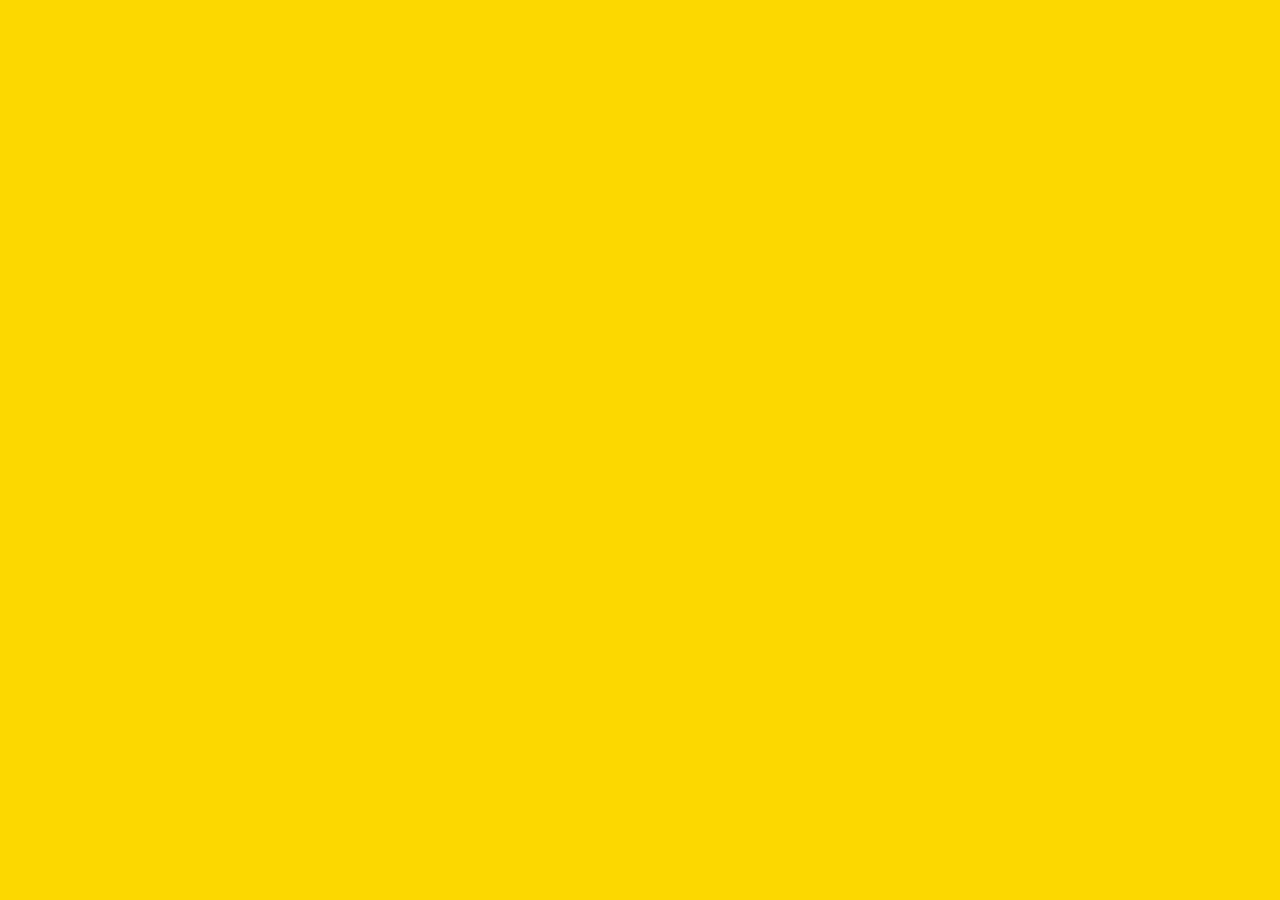
==== index.html @ 82151eab "Initial commit." ====
<!DOCTYPE html>
<html lang="en">
  <head>
    <meta charset="UTF-8" />
    <meta http-equiv="X-UA-Compatible" content="IE=edge" />
    <meta name="viewport" content="width=device-width, initial-scale=1.0" />
    <link rel="stylesheet" href="css/normalize.css" />
    <link rel="stylesheet" href="css/styles.css" />
    <title>Document</title>
  </head>
  <body></body>
</html>
---- css/styles.css ----
body {
  background: gold;
}
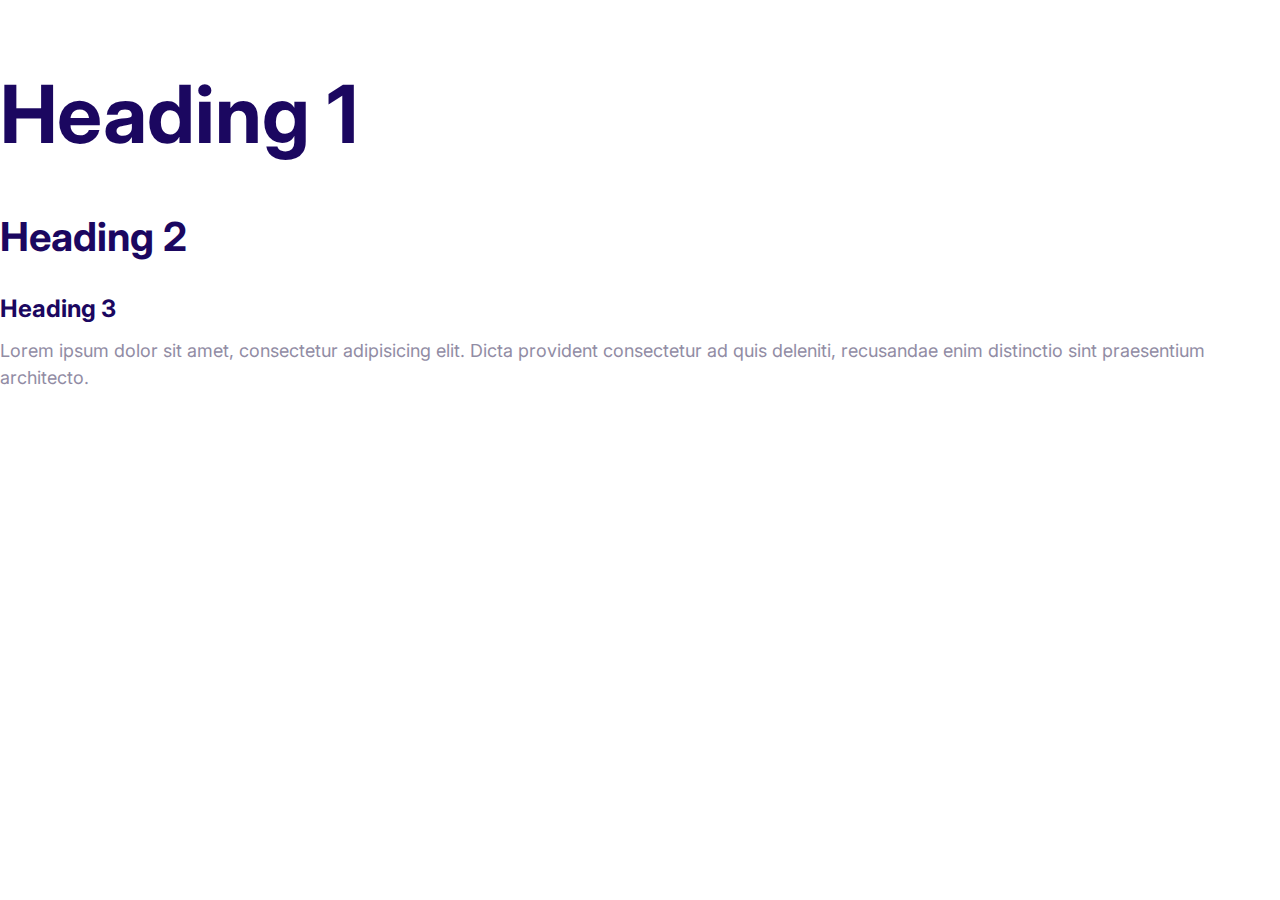
==== commit ce7fb4a4: "Define the styles for the fonts." ====
--- a/index.html
+++ b/index.html
@@ -4,9 +4,24 @@
     <meta charset="UTF-8" />
     <meta http-equiv="X-UA-Compatible" content="IE=edge" />
     <meta name="viewport" content="width=device-width, initial-scale=1.0" />
+    <link rel="preconnect" href="https://fonts.googleapis.com" />
+    <link rel="preconnect" href="https://fonts.gstatic.com" crossorigin />
+    <link
+      href="https://fonts.googleapis.com/css2?family=Inter:wght@400;700&display=swap"
+      rel="stylesheet"
+    />
     <link rel="stylesheet" href="css/normalize.css" />
     <link rel="stylesheet" href="css/styles.css" />
     <title>Document</title>
   </head>
-  <body></body>
+  <body>
+    <h1>Heading 1</h1>
+    <h2>Heading 2</h2>
+    <h3>Heading 3</h3>
+    <p>
+      Lorem ipsum dolor sit amet, consectetur adipisicing elit. Dicta provident
+      consectetur ad quis deleniti, recusandae enim distinctio sint praesentium
+      architecto.
+    </p>
+  </body>
 </html>
--- a/css/styles.css
+++ b/css/styles.css
@@ -1,3 +1,55 @@
+:root {
+  --color-primary: #2584ff;
+  --color-secondary: #00d9ff;
+  --color-accent: #ff3400;
+  --color-headings: #1b0760;
+  --color-body: #918ca4;
+}
+
+html {
+  font-size: 62.5%; /* 10px */
+}
+
 body {
-  background: gold;
+  font-family: Inter, Arial, Arial, Helvetica, sans-serif;
+  color: var(--color-body);
+  font-size: 2.4rem;
+  line-height: 1.5;
 }
+
+h1,
+h2,
+h3 {
+  color: var(--color-headings);
+  margin-bottom: 1rem;
+}
+
+h1 {
+  font-size: 7rem;
+}
+
+h2 {
+  font-size: 4rem;
+}
+
+h3 {
+  font-size: 3rem;
+}
+
+p {
+  margin-top: 0;
+}
+
+@media screen and (min-width: 1024px) {
+  body {
+    font-size: 1.8rem;
+  }
+
+  h1 {
+    font-size: 8rem;
+  }
+
+  h3 {
+    font-size: 2.4rem;
+  }
+}
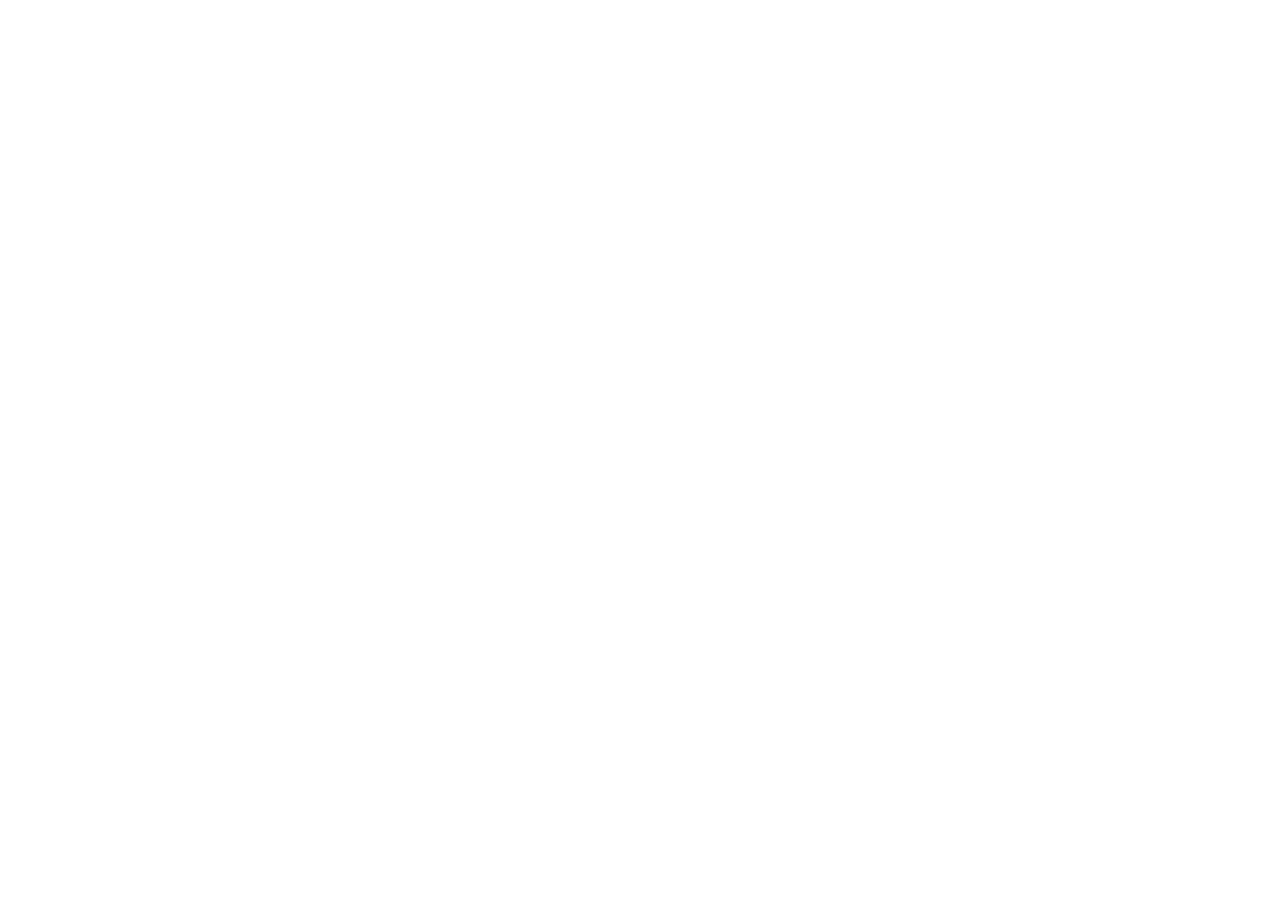
==== commit fe85edc0: "Removed typography template." ====
--- a/index.html
+++ b/index.html
@@ -14,14 +14,5 @@
     <link rel="stylesheet" href="css/styles.css" />
     <title>Document</title>
   </head>
-  <body>
-    <h1>Heading 1</h1>
-    <h2>Heading 2</h2>
-    <h3>Heading 3</h3>
-    <p>
-      Lorem ipsum dolor sit amet, consectetur adipisicing elit. Dicta provident
-      consectetur ad quis deleniti, recusandae enim distinctio sint praesentium
-      architecto.
-    </p>
-  </body>
+  <body></body>
 </html>
--- a/css/styles.css
+++ b/css/styles.css
@@ -5,6 +5,8 @@
   --color-headings: #1b0760;
   --color-body: #918ca4;
 }
+
+/* Typography */
 
 html {
   font-size: 62.5%; /* 10px */
@@ -53,3 +55,32 @@
     font-size: 2.4rem;
   }
 }
+
+/* Links */
+
+a {
+  text-decoration: none;
+}
+
+.link-arrow {
+  color: var(--color-accent);
+  text-transform: uppercase;
+  font-size: 2rem;
+  font-weight: bold;
+}
+
+.link-arrow::after {
+  content: "-->";
+  margin-left: 5px; /* Ensures same margin regardless of font-size */
+  transition: margin 0.15s;
+}
+
+.link-arrow:hover::after {
+  margin-left: 10px;
+}
+
+@media screen and (min-width: 1024px) {
+  .link-arrow {
+    font-size: 1.5rem;
+  }
+}
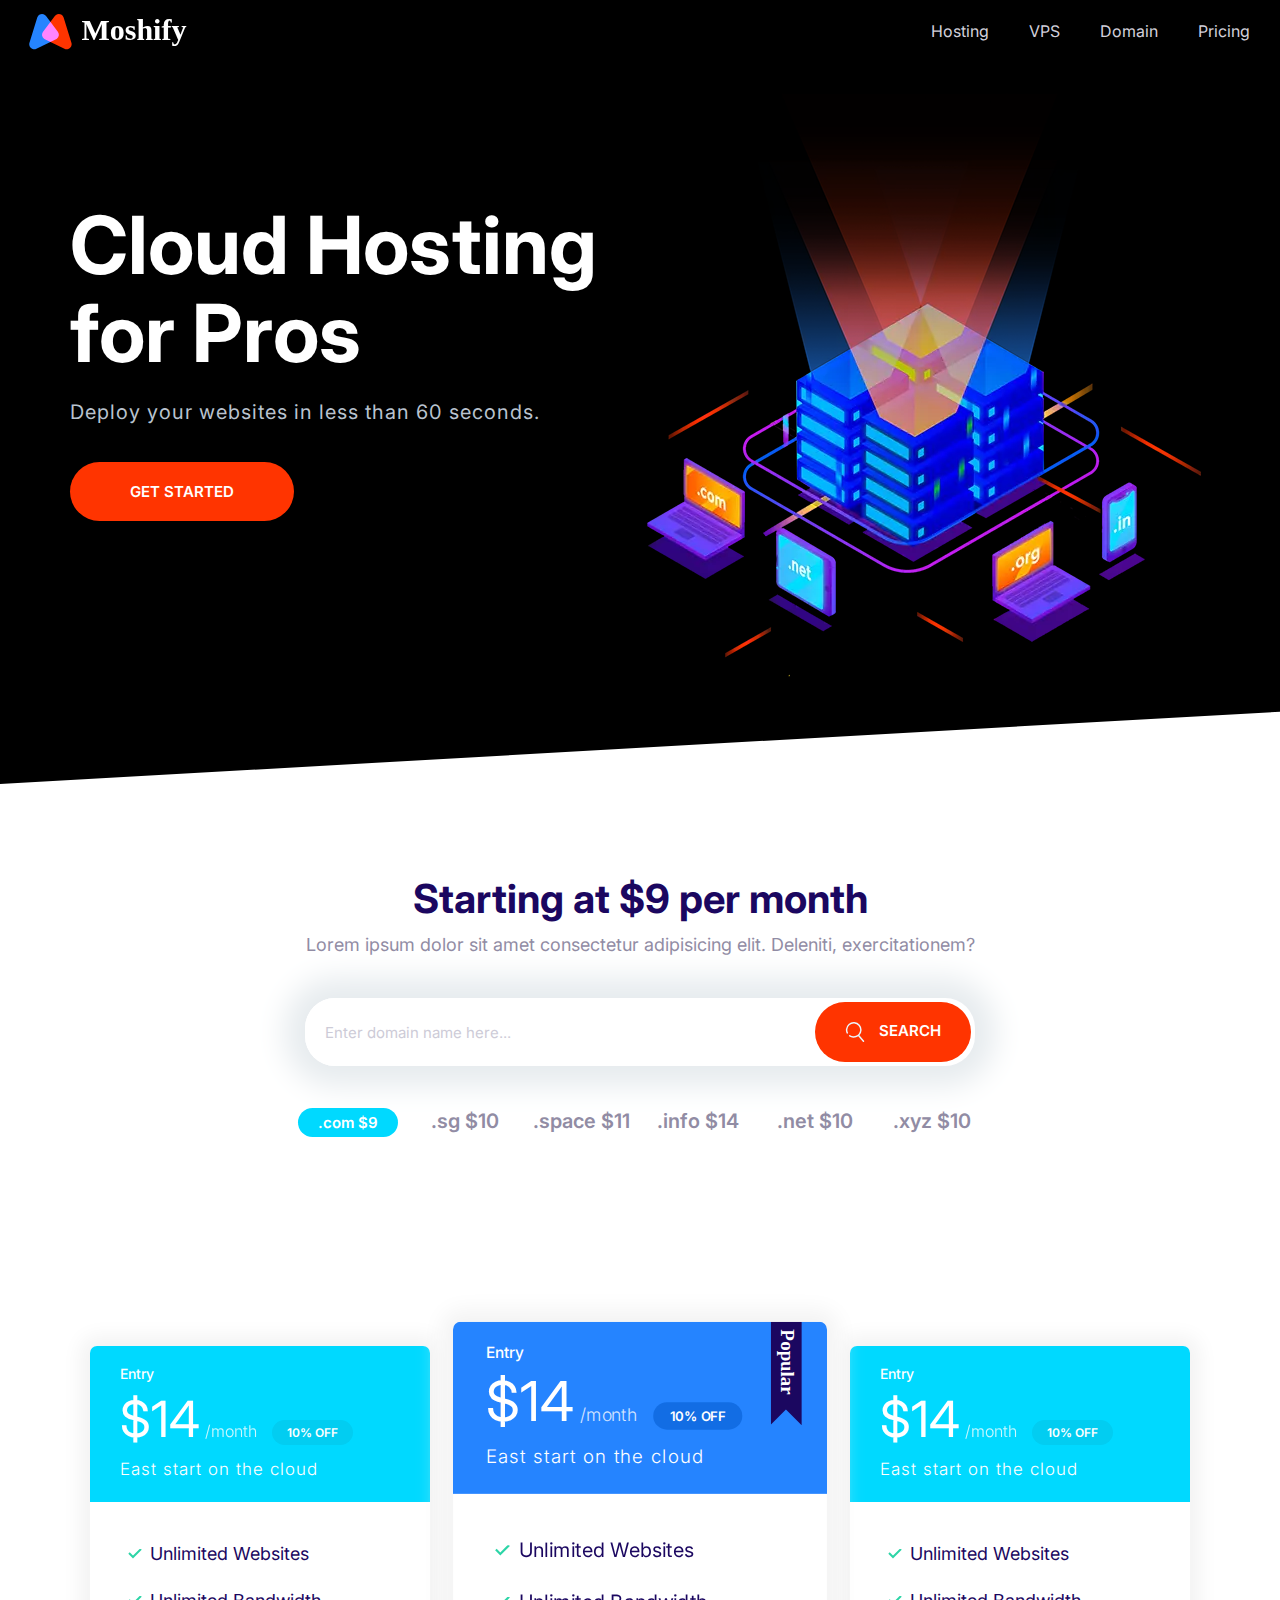
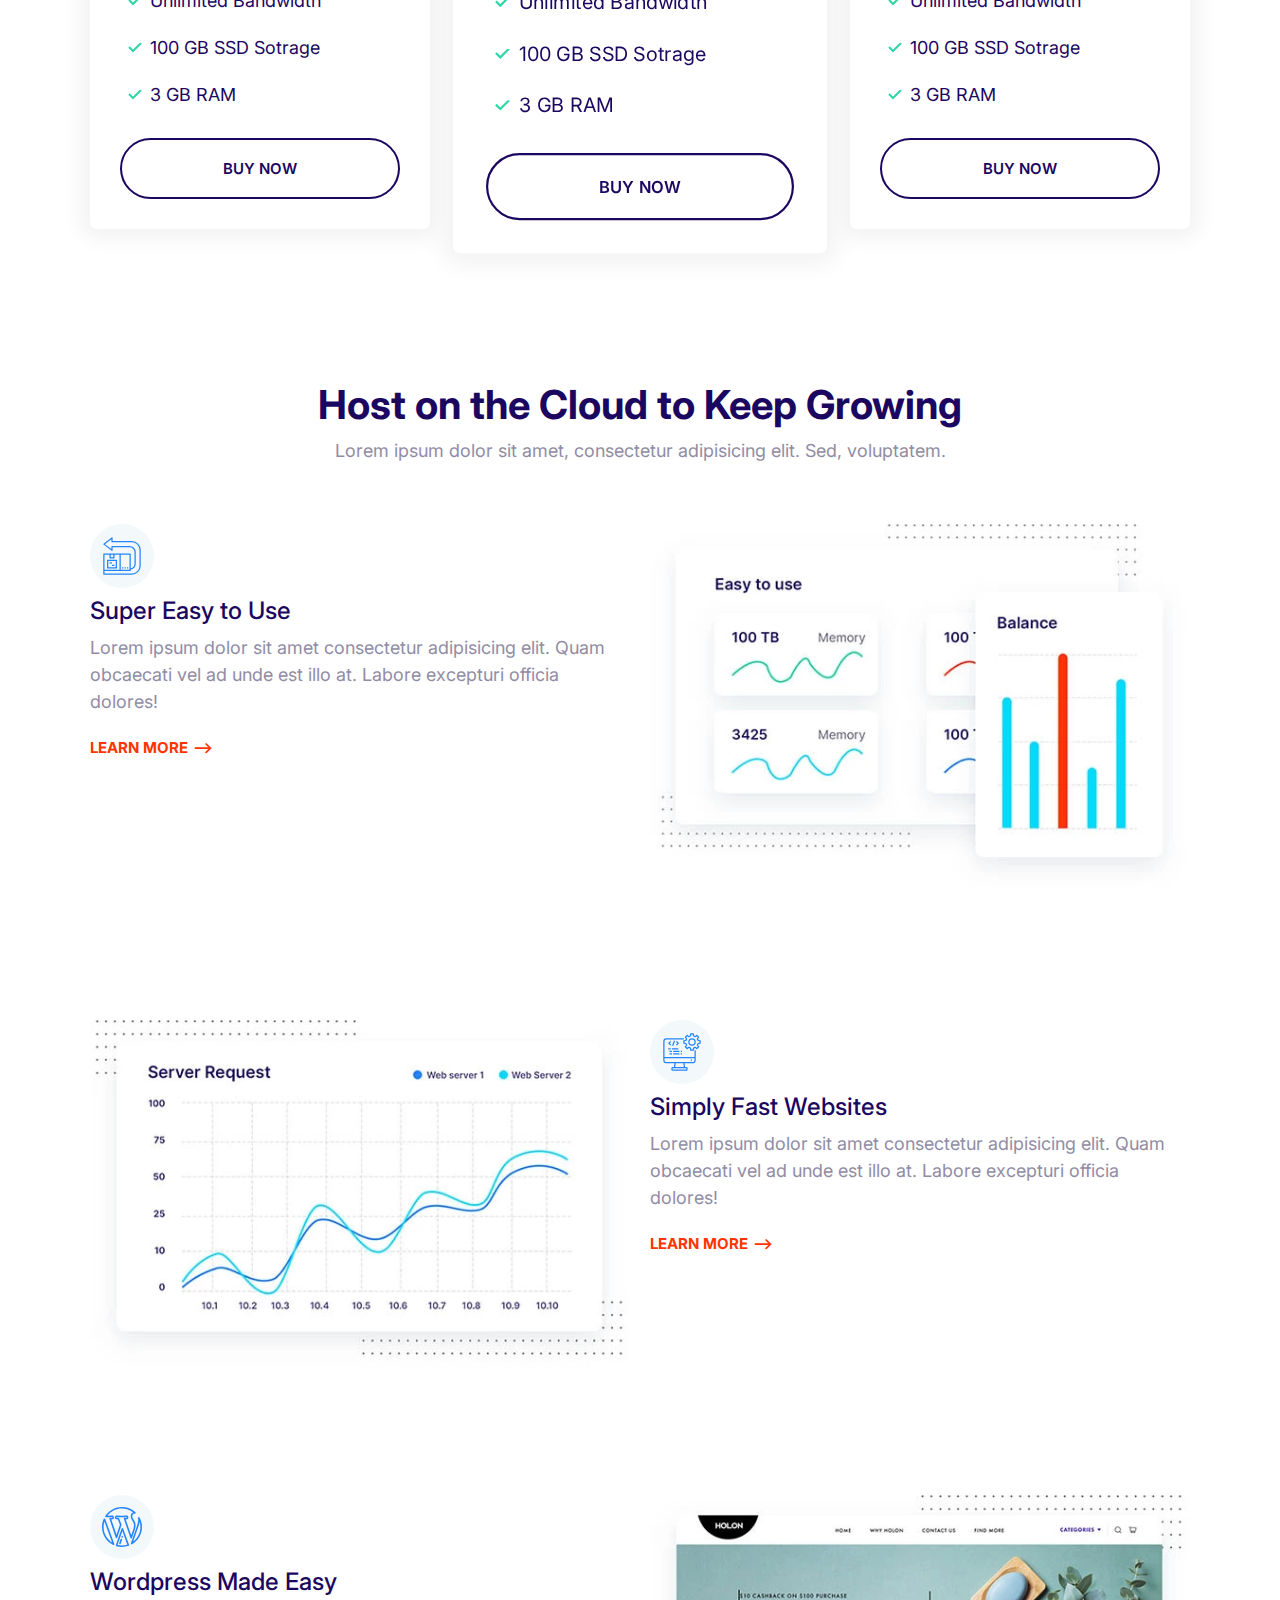
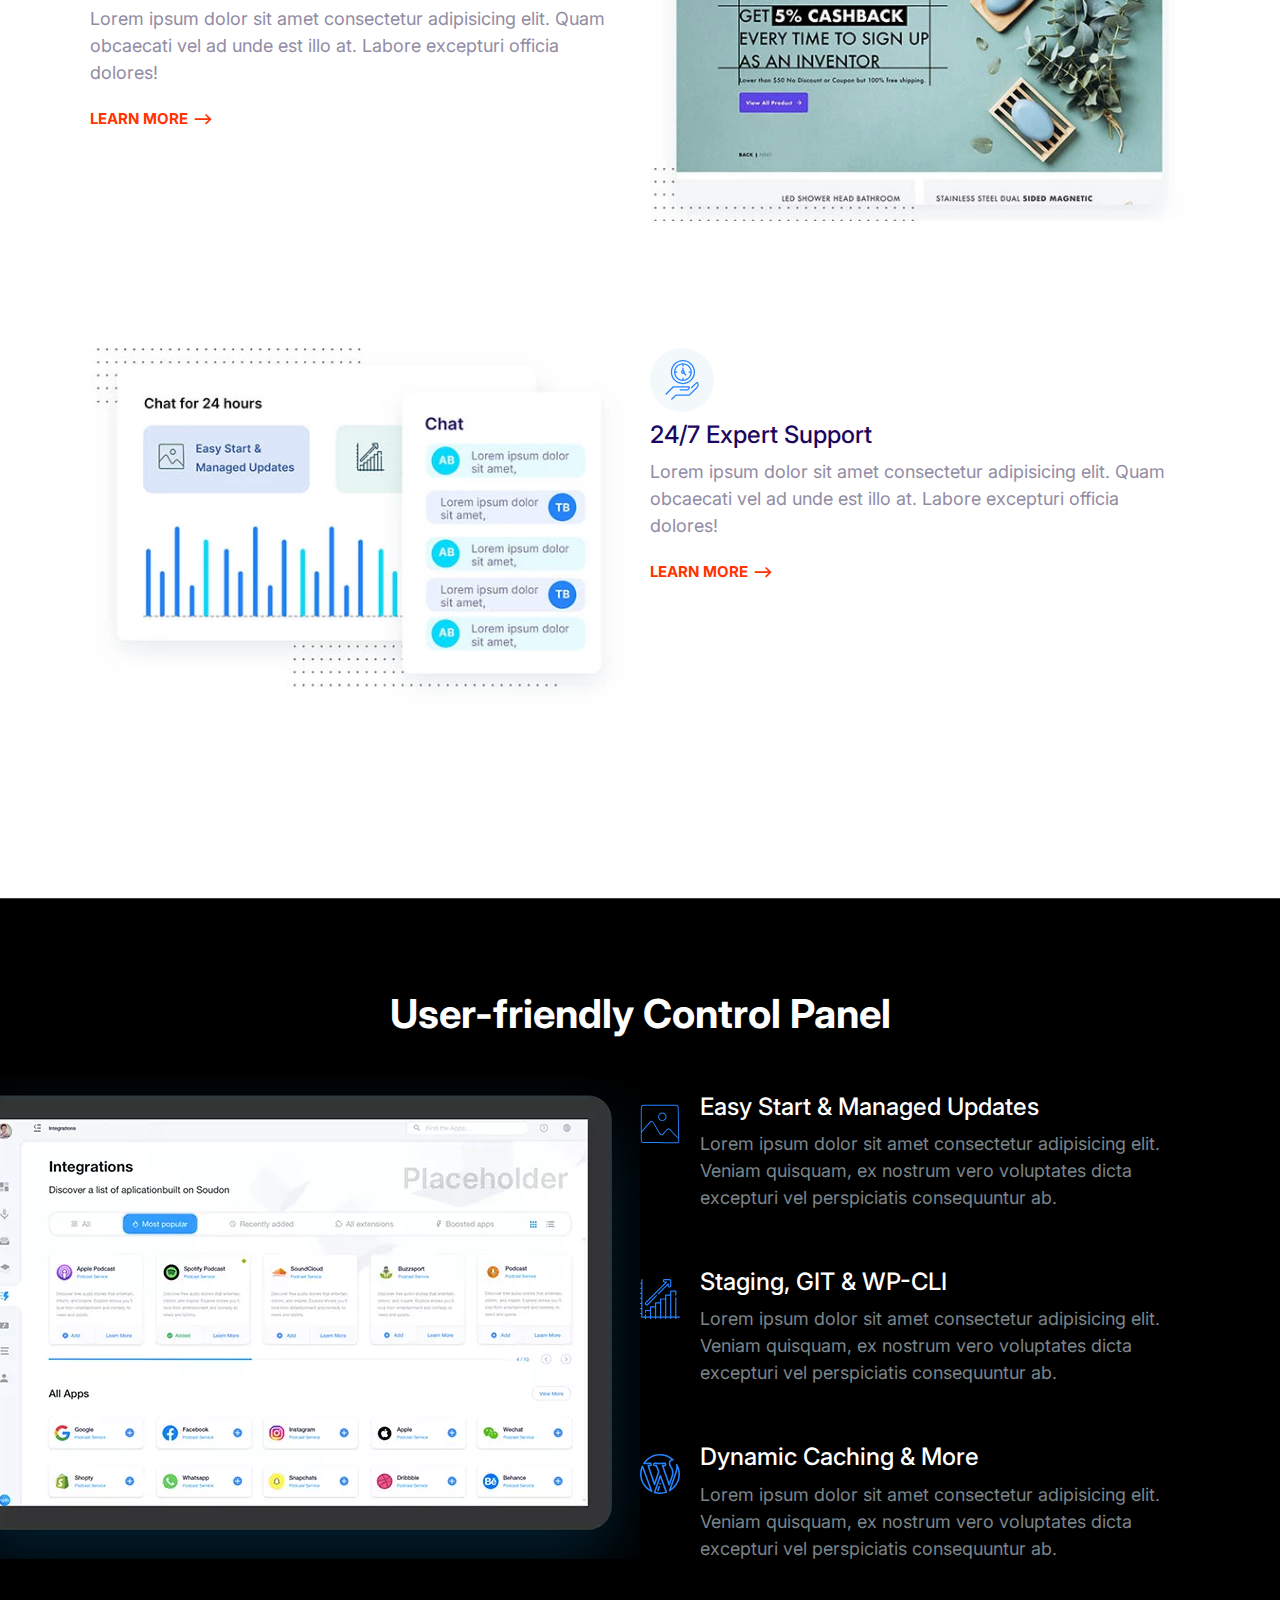
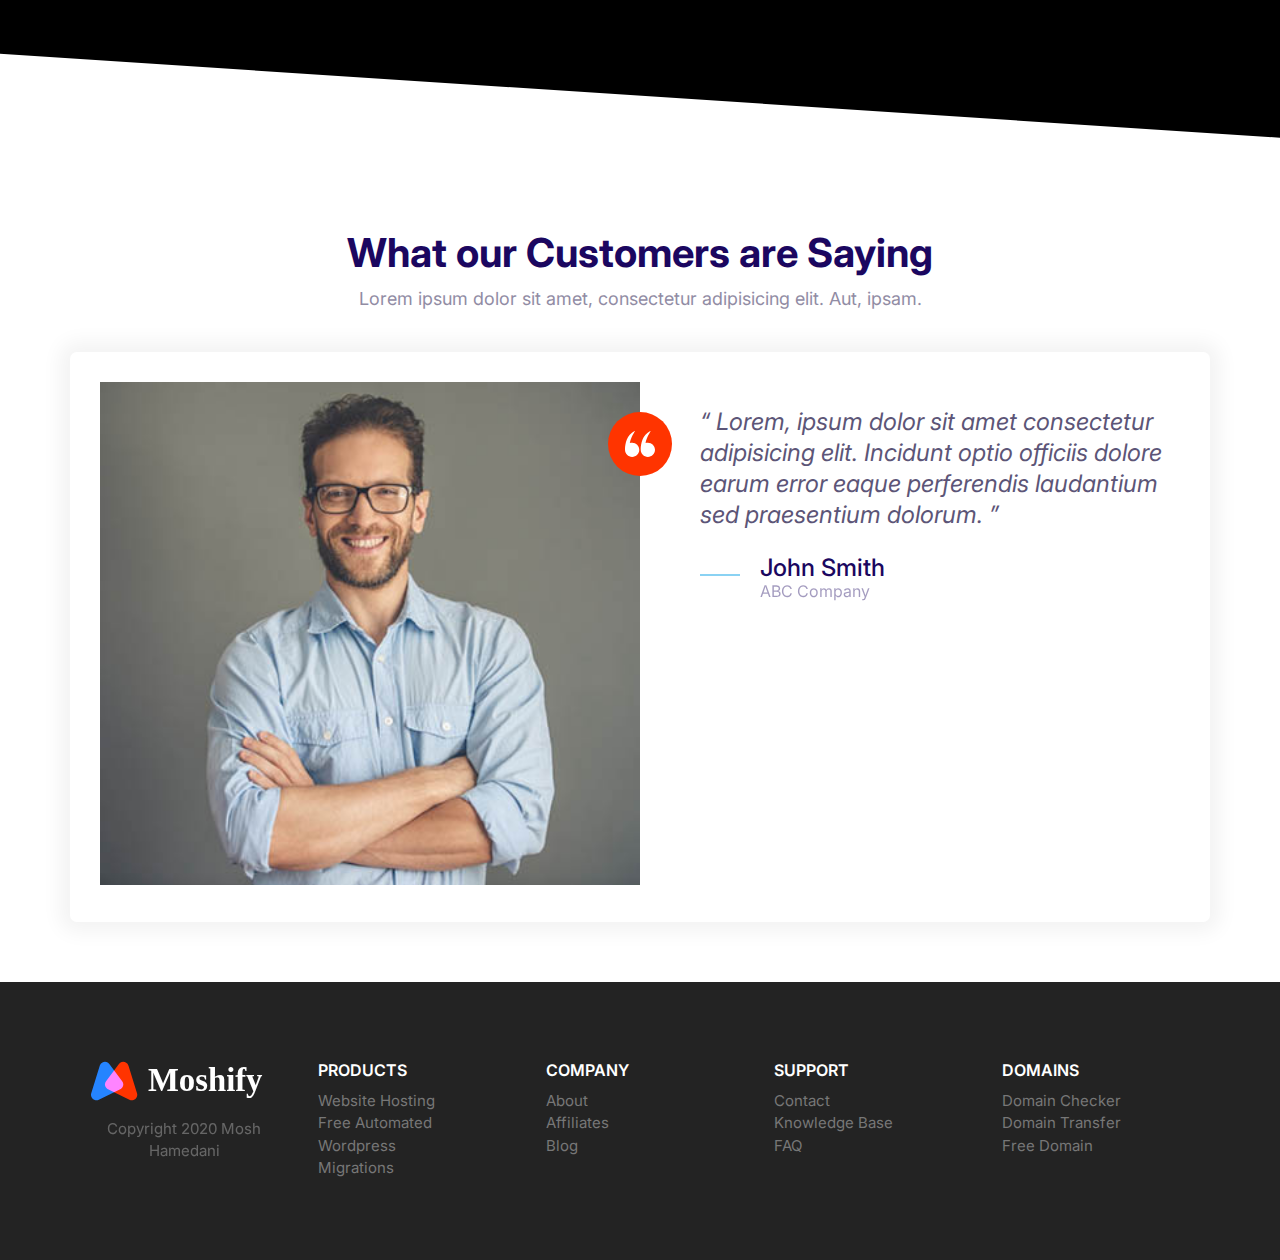
==== commit 6891117f: "Added remaining components." ====
--- a/index.html
+++ b/index.html
@@ -2,17 +2,444 @@
 <html lang="en">
   <head>
     <meta charset="UTF-8" />
-    <meta http-equiv="X-UA-Compatible" content="IE=edge" />
     <meta name="viewport" content="width=device-width, initial-scale=1.0" />
-    <link rel="preconnect" href="https://fonts.googleapis.com" />
-    <link rel="preconnect" href="https://fonts.gstatic.com" crossorigin />
+    <title>Document</title>
+    <link rel="preconnect" href="https://fonts.gstatic.com" />
     <link
-      href="https://fonts.googleapis.com/css2?family=Inter:wght@400;700&display=swap"
+      href="https://fonts.googleapis.com/css2?family=Inter:wght@400;600;700&display=swap"
       rel="stylesheet"
     />
     <link rel="stylesheet" href="css/normalize.css" />
     <link rel="stylesheet" href="css/styles.css" />
-    <title>Document</title>
   </head>
-  <body></body>
+  <body>
+    <header>
+      <nav class="nav collapsible">
+        <a class="nav__brand" href="/"><img src="images/logo.svg" alt="" /></a>
+        <svg class="icon icon--white nav__toggler">
+          <use xlink:href="images/sprite.svg#menu"></use>
+        </svg>
+        <ul class="list nav__list collapsible__content">
+          <li class="nav__item"><a href="#">Hosting</a></li>
+          <li class="nav__item"><a href="#">VPS</a></li>
+          <li class="nav__item"><a href="#">Domain</a></li>
+          <li class="nav__item"><a href="#">Pricing</a></li>
+        </ul>
+      </nav>
+    </header>
+    <section class="block block--dark block--skewed-left hero">
+      <div class="container grid grid--1x2">
+        <header class="block__header hero__content">
+          <h1 class="block__heading">Cloud Hosting for Pros</h1>
+          <p class="hero__tagline">
+            Deploy your websites in less than 60 seconds.
+          </p>
+          <a href="" class="btn btn--accent btn--stretched">Get Started</a>
+        </header>
+        <picture>
+          <source
+            type="image/webp"
+            srcset="images/banner.webp 1x, images/banner@2x.webp 2x"
+          />
+          <source
+            type="image/png"
+            srcset="images/banner.png 1x, images/banner@2x.png 2x"
+          />
+          <img class="hero__image" src="images/banner.png" alt="" />
+        </picture>
+      </div>
+    </section>
+    <section class="block container block-domain">
+      <header class="block__header">
+        <h2>Starting at $9 per month</h2>
+        <p>
+          Lorem ipsum dolor sit amet consectetur adipisicing elit. Deleniti,
+          exercitationem?
+        </p>
+      </header>
+      <div class="input-group">
+        <input
+          type="text"
+          class="input"
+          placeholder="Enter domain name here..."
+        />
+        <button class="btn btn--accent">
+          <svg class="icon icon--white">
+            <use xlink:href="images/sprite.svg#search"></use>
+          </svg>
+          Search
+        </button>
+      </div>
+      <ul class="list block-domain__prices">
+        <li><span class="badge badge--secondary">.com $9</span></li>
+        <li>.sg $10</li>
+        <li>.space $11</li>
+        <li>.info $14</li>
+        <li>.net $10</li>
+        <li>.xyz $10</li>
+      </ul>
+    </section>
+    <section class="block container block-plans">
+      <div class="grid grid--1x3">
+        <div class="plan">
+          <div class="card card--secondary">
+            <header class="card__header">
+              <h3 class="plan__name">Entry</h3>
+              <span class="plan__price">$14</span>
+              <span class="plan__billing-cycle">/month</span>
+              <span class="badge badge--secondary badge--small">10% OFF</span>
+              <span class="plan__description">East start on the cloud</span>
+            </header>
+            <div class="card__body">
+              <ul class="list list--tick">
+                <li class="list__item">Unlimited Websites</li>
+                <li class="list__item">Unlimited Bandwidth</li>
+                <li class="list__item">100 GB SSD Sotrage</li>
+                <li class="list__item">3 GB RAM</li>
+              </ul>
+              <button class="btn btn--outline btn--block">Buy Now</button>
+            </div>
+          </div>
+        </div>
+        <div class="plan plan--popular">
+          <div class="card card--primary">
+            <header class="card__header">
+              <h3 class="plan__name">Entry</h3>
+              <span class="plan__price">$14</span>
+              <span class="plan__billing-cycle">/month</span>
+              <span class="badge badge--primary badge--small">10% OFF</span>
+              <span class="plan__description">East start on the cloud</span>
+            </header>
+            <div class="card__body">
+              <ul class="list list--tick">
+                <li class="list__item">Unlimited Websites</li>
+                <li class="list__item">Unlimited Bandwidth</li>
+                <li class="list__item">100 GB SSD Sotrage</li>
+                <li class="list__item">3 GB RAM</li>
+              </ul>
+              <button class="btn btn--outline btn--block">Buy Now</button>
+            </div>
+          </div>
+        </div>
+        <div class="plan">
+          <div class="card card--secondary">
+            <header class="card__header">
+              <h3 class="plan__name">Entry</h3>
+              <span class="plan__price">$14</span>
+              <span class="plan__billing-cycle">/month</span>
+              <span class="badge badge--secondary badge--small">10% OFF</span>
+              <span class="plan__description">East start on the cloud</span>
+            </header>
+            <div class="card__body">
+              <ul class="list list--tick">
+                <li class="list__item">Unlimited Websites</li>
+                <li class="list__item">Unlimited Bandwidth</li>
+                <li class="list__item">100 GB SSD Sotrage</li>
+                <li class="list__item">3 GB RAM</li>
+              </ul>
+              <button class="btn btn--outline btn--block">Buy Now</button>
+            </div>
+          </div>
+        </div>
+      </div>
+    </section>
+    <section class="block container">
+      <header class="block__header">
+        <h2>Host on the Cloud to Keep Growing</h2>
+        <p>
+          Lorem ipsum dolor sit amet, consectetur adipisicing elit. Sed,
+          voluptatem.
+        </p>
+      </header>
+      <article class="grid grid--1x2 feature">
+        <div class="feature__content">
+          <span class="icon-container">
+            <svg class="icon icon--primary">
+              <use xlink:href="images/sprite.svg#easy"></use>
+            </svg>
+          </span>
+          <h3 class="feature__heading">Super Easy to Use</h3>
+          <p>
+            Lorem ipsum dolor sit amet consectetur adipisicing elit. Quam
+            obcaecati vel ad unde est illo at. Labore excepturi officia dolores!
+          </p>
+          <a href="#" class="link-arrow">Learn More</a>
+        </div>
+        <picture>
+          <source
+            type="image/webp"
+            srcset="images/easy.webp 1x, images/easy@2x.webp 2x"
+          />
+          <source
+            type="image/jpg"
+            srcset="images/easy.jpg 1x, images/easy@2x.jpg 2x"
+          />
+          <img class="feature__image" src="images/easy@2x.jpg" alt="" />
+        </picture>
+      </article>
+      <article class="grid grid--1x2 feature">
+        <div class="feature__content">
+          <span class="icon-container">
+            <svg class="icon icon--primary">
+              <use xlink:href="images/sprite.svg#computer"></use>
+            </svg>
+          </span>
+          <h3 class="feature__heading">Simply Fast Websites</h3>
+          <p>
+            Lorem ipsum dolor sit amet consectetur adipisicing elit. Quam
+            obcaecati vel ad unde est illo at. Labore excepturi officia dolores!
+          </p>
+          <a href="#" class="link-arrow">Learn More</a>
+        </div>
+        <picture>
+          <source
+            type="image/webp"
+            srcset="images/fast.webp 1x, images/fast@2x.webp 2x"
+          />
+          <source
+            type="image/jpg"
+            srcset="images/fast.jpg 1x, images/fast@2x.jpg 2x"
+          />
+          <img class="feature__image" src="images/fast@2x.jpg" alt="" />
+        </picture>
+      </article>
+      <article class="grid grid--1x2 feature">
+        <div class="feature__content">
+          <span class="icon-container">
+            <svg class="icon icon--primary">
+              <use xlink:href="images/sprite.svg#wordpress"></use>
+            </svg>
+          </span>
+          <h3 class="feature__heading">Wordpress Made Easy</h3>
+          <p>
+            Lorem ipsum dolor sit amet consectetur adipisicing elit. Quam
+            obcaecati vel ad unde est illo at. Labore excepturi officia dolores!
+          </p>
+          <a href="#" class="link-arrow">Learn More</a>
+        </div>
+        <picture>
+          <source
+            type="image/webp"
+            srcset="images/wordpress.webp 1x, images/wordpress@2x.webp 2x"
+          />
+          <source
+            type="image/jpg"
+            srcset="images/wordpress.jpg 1x, images/wordpress@2x.jpg 2x"
+          />
+          <img class="feature__image" src="images/wordpress@2x.jpg" alt="" />
+        </picture>
+      </article>
+      <article class="grid grid--1x2 feature">
+        <div class="feature__content">
+          <span class="icon-container">
+            <svg class="icon icon--primary">
+              <use xlink:href="images/sprite.svg#clock"></use>
+            </svg>
+          </span>
+          <h3 class="feature__heading">24/7 Expert Support</h3>
+          <p>
+            Lorem ipsum dolor sit amet consectetur adipisicing elit. Quam
+            obcaecati vel ad unde est illo at. Labore excepturi officia dolores!
+          </p>
+          <a href="#" class="link-arrow">Learn More</a>
+        </div>
+        <picture>
+          <source
+            type="image/webp"
+            srcset="images/support.webp 1x, images/support@2x.webp 2x"
+          />
+          <source
+            type="image/jpg"
+            srcset="images/support.jpg 1x, images/support@2x.jpg 2x"
+          />
+          <img class="feature__image" src="images/support@2x.jpg" alt="" />
+        </picture>
+      </article>
+    </section>
+    <section class="block block--dark block--skewed-right block-showcase">
+      <header class="block__header">
+        <h2>User-friendly Control Panel</h2>
+      </header>
+      <div class="container grid grid--1x2">
+        <picture class="block-showcase__image">
+          <source
+            type="image/webp"
+            srcset="images/ipad.webp 1x, images/ipad@2x.webp 2x"
+          />
+          <source
+            type="image/png"
+            srcset="images/ipad.png 1x, images/ipad@2x.png 2x"
+          />
+          <img src="images/ipad.png" alt="" />
+        </picture>
+        <ul class="list">
+          <li>
+            <div class="media">
+              <div class="media__image">
+                <svg class="icon icon--primary">
+                  <use xlink:href="images/sprite.svg#snap"></use>
+                </svg>
+              </div>
+              <div class="media__body">
+                <h3 class="media__title">Easy Start & Managed Updates</h3>
+                <p>
+                  Lorem ipsum dolor sit amet consectetur adipisicing elit.
+                  Veniam quisquam, ex nostrum vero voluptates dicta excepturi
+                  vel perspiciatis consequuntur ab.
+                </p>
+              </div>
+            </div>
+          </li>
+          <li>
+            <div class="media">
+              <div class="media__image">
+                <svg class="icon icon--primary">
+                  <use xlink:href="images/sprite.svg#growth"></use>
+                </svg>
+              </div>
+              <div class="media__body">
+                <h3 class="media__title">Staging, GIT & WP-CLI</h3>
+                <p>
+                  Lorem ipsum dolor sit amet consectetur adipisicing elit.
+                  Veniam quisquam, ex nostrum vero voluptates dicta excepturi
+                  vel perspiciatis consequuntur ab.
+                </p>
+              </div>
+            </div>
+          </li>
+          <li>
+            <div class="media">
+              <div class="media__image">
+                <svg class="icon icon--primary">
+                  <use xlink:href="images/sprite.svg#wordpress"></use>
+                </svg>
+              </div>
+              <div class="media__body">
+                <h3 class="media__title">Dynamic Caching & More</h3>
+                <p>
+                  Lorem ipsum dolor sit amet consectetur adipisicing elit.
+                  Veniam quisquam, ex nostrum vero voluptates dicta excepturi
+                  vel perspiciatis consequuntur ab.
+                </p>
+              </div>
+            </div>
+          </li>
+        </ul>
+      </div>
+    </section>
+    <section class="block">
+      <header class="block__header">
+        <h2>What our Customers are Saying</h2>
+        <p>
+          Lorem ipsum dolor sit amet, consectetur adipisicing elit. Aut, ipsam.
+        </p>
+      </header>
+      <div class="container">
+        <div class="card testimonial">
+          <div class="grid grid--1x2">
+            <div class="testimonial__image">
+              <img
+                src="images/testimonial.jpg"
+                alt="A happy, smiling customer"
+              />
+              <span class="icon-container icon-container--accent">
+                <svg class="icon icon--white icon--small">
+                  <use xlink:href="images/sprite.svg#quotes"></use>
+                </svg>
+              </span>
+            </div>
+            <blockquote class="quote">
+              <p class="quote__text">
+                Lorem, ipsum dolor sit amet consectetur adipisicing elit.
+                Incidunt optio officiis dolore earum error eaque perferendis
+                laudantium sed praesentium dolorum.
+              </p>
+              <footer>
+                <div class="media">
+                  <div class="media__image">
+                    <svg class="icon icon--primary quote__line">
+                      <use xlink:href="images/sprite.svg#line"></use>
+                    </svg>
+                  </div>
+                  <div class="media__body">
+                    <h3 class="media__title quote__author">John Smith</h3>
+                    <p class="quote__organization">ABC Company</p>
+                  </div>
+                </div>
+              </footer>
+            </blockquote>
+          </div>
+        </div>
+      </div>
+    </section>
+    <footer class="block block--dark footer">
+      <div class="container grid footer__sections">
+        <section class="collapsible collapsible--expanded footer__section">
+          <header class="collapsible__header">
+            <h2 class="collapsible__heading footer__heading">Products</h2>
+            <svg class="icon icon--white collapsible__chevron">
+              <use xlink:href="images/sprite.svg#chevron"></use>
+            </svg>
+          </header>
+          <div class="collapsible__content">
+            <ul class="list">
+              <li><a href="#">Website Hosting</a></li>
+              <li><a href="#">Free Automated Wordpress</a></li>
+              <li><a href="#">Migrations</a></li>
+            </ul>
+          </div>
+        </section>
+        <section class="collapsible footer__section">
+          <header class="collapsible__header">
+            <h2 class="collapsible__heading footer__heading">Company</h2>
+            <svg class="icon icon--white collapsible__chevron">
+              <use xlink:href="images/sprite.svg#chevron"></use>
+            </svg>
+          </header>
+          <div class="collapsible__content">
+            <ul class="list">
+              <li><a href="#">About</a></li>
+              <li><a href="#">Affiliates</a></li>
+              <li><a href="#">Blog</a></li>
+            </ul>
+          </div>
+        </section>
+        <section class="collapsible footer__section">
+          <header class="collapsible__header">
+            <h2 class="collapsible__heading footer__heading">Support</h2>
+            <svg class="icon icon--white collapsible__chevron">
+              <use xlink:href="images/sprite.svg#chevron"></use>
+            </svg>
+          </header>
+          <div class="collapsible__content">
+            <ul class="list">
+              <li><a href="#">Contact</a></li>
+              <li><a href="#">Knowledge Base</a></li>
+              <li><a href="#">FAQ</a></li>
+            </ul>
+          </div>
+        </section>
+        <section class="collapsible footer__section">
+          <header class="collapsible__header">
+            <h2 class="collapsible__heading footer__heading">Domains</h2>
+            <svg class="icon icon--white collapsible__chevron">
+              <use xlink:href="images/sprite.svg#chevron"></use>
+            </svg>
+          </header>
+          <div class="collapsible__content">
+            <ul class="list">
+              <li><a href="#">Domain Checker</a></li>
+              <li><a href="#">Domain Transfer</a></li>
+              <li><a href="#">Free Domain</a></li>
+            </ul>
+          </div>
+        </section>
+        <section class="footer__brand">
+          <img src="images/logo.svg" alt="" />
+          <p class="footer__copyright">Copyright 2020 Mosh Hamedani</p>
+        </section>
+      </div>
+    </footer>
+    <script src="js/main.js"></script>
+  </body>
 </html>
--- a/css/styles.css
+++ b/css/styles.css
@@ -4,19 +4,33 @@
   --color-accent: #ff3400;
   --color-headings: #1b0760;
   --color-body: #918ca4;
+  --color-body-darker: #5c5577;
+  --color-border: #ccc;
+  --border-radius: 30px;
+}
+
+*,
+*::after,
+*::before {
+  box-sizing: border-box;
 }
 
 /* Typography */
+::selection {
+  background: var(--color-primary);
+  color: #fff;
+}
 
 html {
-  font-size: 62.5%; /* 10px */
+  /* 62.5% of 16px = 10px */
+  font-size: 62.5%;
 }
 
 body {
-  font-family: Inter, Arial, Arial, Helvetica, sans-serif;
-  color: var(--color-body);
+  font-family: Inter, Arial, Helvetica, sans-serif;
   font-size: 2.4rem;
   line-height: 1.5;
+  color: var(--color-body);
 }
 
 h1,
@@ -24,6 +38,7 @@
 h3 {
   color: var(--color-headings);
   margin-bottom: 1rem;
+  line-height: 1.1;
 }
 
 h1 {
@@ -36,6 +51,7 @@
 
 h3 {
   font-size: 3rem;
+  font-weight: 500;
 }
 
 p {
@@ -51,13 +67,16 @@
     font-size: 8rem;
   }
 
+  h2 {
+    font-size: 4rem;
+  }
+
   h3 {
     font-size: 2.4rem;
   }
 }
 
 /* Links */
-
 a {
   text-decoration: none;
 }
@@ -71,7 +90,7 @@
 
 .link-arrow::after {
   content: "-->";
-  margin-left: 5px; /* Ensures same margin regardless of font-size */
+  margin-left: 5px;
   transition: margin 0.15s;
 }
 
@@ -84,3 +103,791 @@
     font-size: 1.5rem;
   }
 }
+/* Badges */
+
+.badge {
+  border-radius: 20px;
+  font-size: 2rem;
+  font-weight: 600;
+  padding: 0.5rem 2rem;
+  white-space: nowrap;
+}
+
+.badge--primary {
+  background: var(--color-primary);
+  color: #fff;
+}
+
+.badge--secondary {
+  background: var(--color-secondary);
+  color: #fff;
+}
+
+.badge--small {
+  font-size: 1.6rem;
+  padding: 0.5rem 1.5rem;
+}
+
+@media screen and (min-width: 1024px) {
+  .badge {
+    font-size: 1.5rem;
+  }
+
+  .badge--small {
+    font-size: 1.2rem;
+  }
+}
+/* Lists */
+.list {
+  list-style: none;
+  padding-left: 0;
+}
+
+.list--inline .list__item {
+  display: inline-block;
+  margin-right: 2rem;
+}
+
+.list--tick {
+  list-style-image: url(../images/tick.svg);
+  padding-left: 3rem;
+  color: var(--color-headings);
+}
+
+.list--tick .list__item {
+  padding-left: 0.5rem;
+  margin-bottom: 1rem;
+}
+
+@media screen and (min-width: 1024px) {
+  .list--tick .list__item {
+    padding-left: 0;
+  }
+}
+/* Icons */
+.icon {
+  width: 40px;
+  height: 40px;
+}
+
+.icon--small {
+  width: 30px;
+  height: 30px;
+}
+
+.icon--primary {
+  fill: var(--color-primary);
+}
+
+.icon--white {
+  fill: #fff;
+}
+
+.icon-container {
+  background: #f3f9fa;
+  width: 64px;
+  height: 64px;
+  border-radius: 100%;
+  display: inline-flex;
+  justify-content: center;
+  align-items: center;
+}
+
+.icon-container--accent {
+  background: var(--color-accent);
+}
+
+/* Buttons */
+.btn {
+  border-radius: 40px;
+  border: 0;
+  cursor: pointer;
+  font-size: 1.8rem;
+  font-weight: 600;
+  margin: 1rem 0;
+  outline: 0;
+  padding: 2rem 3rem;
+  text-align: center;
+  text-transform: uppercase;
+  white-space: nowrap;
+}
+
+.btn .icon {
+  width: 2rem;
+  height: 2rem;
+  margin-right: 1rem;
+  vertical-align: middle;
+}
+
+.btn--primary {
+  background: var(--color-primary);
+  color: #fff;
+}
+
+.btn--primary:hover {
+  background: #3a8ffd;
+}
+
+.btn--secondary {
+  background: var(--color-secondary);
+  color: #fff;
+}
+
+.btn--secondary:hover {
+  background: #05cdf0;
+}
+
+.btn--accent {
+  background: var(--color-accent);
+  color: #fff;
+}
+
+.btn--accent:hover {
+  background: #ec3000;
+}
+
+.btn--outline {
+  background: #fff;
+  color: var(--color-headings);
+  border: 2px solid var(--color-headings);
+}
+
+.btn--outline:hover {
+  background: var(--color-headings);
+  color: #fff;
+}
+
+.btn--stretched {
+  padding-left: 6rem;
+  padding-right: 6rem;
+}
+
+.btn--block {
+  width: 100%;
+  display: inline-block;
+}
+
+@media screen and (min-width: 1024px) {
+  .btn {
+    font-size: 1.5rem;
+  }
+}
+
+/* Inputs */
+.input {
+  border-radius: var(--border-radius);
+  border: 1px solid var(--color-border);
+  color: var(--color-headings);
+  font-size: 2rem;
+  outline: 0;
+  padding: 1.5rem 3.5rem;
+}
+
+::placeholder {
+  color: #cdcbd7;
+}
+
+.input-group {
+  border: 1px solid var(--color-border);
+  border-radius: var(--border-radius);
+  display: flex;
+}
+
+.input-group .input {
+  border: 0;
+  flex-grow: 1;
+  padding: 1.5rem 2rem;
+}
+
+.input-group .btn {
+  margin: 4px;
+}
+
+@media screen and (min-width: 1024px) {
+  .input {
+    font-size: 1.5rem;
+  }
+}
+/* Cards */
+.card {
+  border-radius: 7px;
+  box-shadow: 0 0 20px 10px #f3f3f3;
+  overflow: hidden;
+}
+
+.card__header,
+.card__body {
+  padding: 2rem 3rem;
+}
+
+.card--primary .card__header {
+  background: var(--color-primary);
+  color: #fff;
+}
+
+.card--secondary .card__header {
+  background: var(--color-secondary);
+  color: #fff;
+}
+
+.card--primary .badge--primary {
+  background: #126de4;
+}
+
+.card--secondary .badge--secondary {
+  background: #02cdf1;
+}
+
+/* Plans */
+.plan {
+  transition: transform 0.2s ease-out;
+}
+
+.plan__name {
+  color: #fff;
+  margin: 0;
+  font-weight: 500;
+  font-size: 2.4rem;
+}
+
+.plan__price {
+  font-size: 6rem;
+}
+
+.plan__billing-cycle {
+  font-size: 2.4rem;
+  font-weight: 300;
+  opacity: 0.8;
+  margin-right: 1rem;
+}
+
+.plan__description {
+  font-size: 2rem;
+  font-weight: 300;
+  letter-spacing: 1px;
+  display: block;
+}
+
+.plan .list__item {
+  margin-bottom: 2rem;
+}
+
+.plan--popular {
+  transform: scale(1.1);
+}
+
+.plan--popular .card__header {
+  position: relative;
+}
+
+.plan--popular .card__header::before {
+  content: url(../images/popular.svg);
+  width: 40px;
+  display: inline-block;
+  position: absolute;
+  top: -6px;
+  right: 5%;
+}
+
+.plan:hover {
+  transform: scale(1.05);
+}
+
+.plan--popular:hover {
+  transform: scale(1.15);
+}
+
+@media screen and (min-width: 1024px) {
+  .plan__name {
+    font-size: 1.4rem;
+  }
+
+  .plan__price {
+    font-size: 5rem;
+  }
+
+  .plan__billing-cycle {
+    font-size: 1.6rem;
+  }
+
+  .plan__description {
+    font-size: 1.7rem;
+  }
+}
+
+/* Media */
+.media {
+  display: flex;
+  margin-bottom: 4rem;
+}
+
+.media__title {
+  margin-top: 0;
+}
+
+.media__body {
+  margin: 0 2rem;
+}
+
+.media__image {
+  margin-top: 1rem;
+}
+/* Quotes */
+.quote {
+  font-size: 3rem;
+  font-style: italic;
+  color: var(--color-body-darker);
+  line-height: 1.3;
+}
+
+.quote__text::before {
+  content: open-quote;
+}
+
+.quote__text::after {
+  content: close-quote;
+}
+
+.quote__author {
+  font-size: 3rem;
+  font-weight: 500;
+  font-style: normal;
+  margin-bottom: 0;
+}
+
+.quote__organization {
+  color: var(--color-headings);
+  opacity: 0.4;
+  font-size: 2rem;
+  font-style: normal;
+}
+
+.quote__line {
+  position: relative;
+  bottom: 10px;
+}
+
+@media screen and (min-width: 1024px) {
+  .quote {
+    font-size: 2rem;
+  }
+
+  .quote__author {
+    font-size: 2.4rem;
+  }
+
+  .quote__organization {
+    font-size: 1.6rem;
+  }
+}
+
+/* Grids */
+.grid {
+  display: grid;
+}
+
+@media screen and (min-width: 768px) {
+  .grid--1x2 {
+    grid-template-columns: repeat(2, 1fr);
+  }
+}
+
+@media screen and (min-width: 1024px) {
+  .grid--1x3 {
+    grid-template-columns: repeat(3, 1fr);
+  }
+}
+
+/* Testimonials */
+.testimonial {
+  padding: 3rem;
+}
+
+.testimonial__image {
+  position: relative;
+  margin: 0 3rem;
+}
+
+.testimonial__image > img {
+  width: 100%;
+}
+
+.testimonial__image > .icon-container {
+  position: absolute;
+  top: 3rem;
+  right: -32px;
+}
+
+@media screen and (min-width: 768px) {
+  .testimonial__image {
+    margin: 0;
+  }
+
+  .testimonial .quote,
+  .testimonial .quote__author {
+    font-size: 2.4rem;
+  }
+
+  .testimonial .quote {
+    margin-left: 6rem;
+    margin-right: 0;
+  }
+}
+
+/* Callouts */
+.callout {
+  padding: 4rem;
+  border-radius: 5px;
+}
+
+.callout--primary {
+  background: var(--color-primary);
+  color: #fff;
+}
+
+.callout__heading {
+  color: #fff;
+  margin-top: 0;
+  font-size: 3rem;
+}
+
+.callout .btn {
+  justify-self: center;
+  align-self: center;
+}
+
+.callout__content {
+  text-align: center;
+}
+
+@media screen and (min-width: 768px) {
+  .callout .grid--1x2 {
+    grid-template-columns: 1fr auto;
+  }
+
+  .callout__content {
+    text-align: left;
+  }
+
+  .callout .btn {
+    justify-self: start;
+    margin: 0 2rem;
+  }
+}
+
+/* Collapsibles */
+.collapsible__header {
+  display: flex;
+  justify-content: space-between;
+}
+
+.collapsible__heading {
+  margin-top: 0;
+  font-size: 3rem;
+}
+
+.collapsible__chevron {
+  transform: rotate(-90deg);
+  transition: transform 0.3s;
+}
+
+.collapsible__content {
+  max-height: 0;
+  overflow: hidden;
+  opacity: 0;
+  transition: all 0.3s;
+}
+
+.collapsible--expanded .collapsible__chevron {
+  transform: rotate(0);
+}
+
+.collapsible--expanded .collapsible__content {
+  max-height: 100vh;
+  opacity: 1;
+}
+/* Blocks */
+.block {
+  --padding-vertical: 6rem;
+  padding: var(--padding-vertical) 2rem;
+}
+
+.block__header {
+  text-align: center;
+  margin-bottom: 4rem;
+}
+
+.block__heading {
+  margin-top: 0;
+}
+
+.block--dark {
+  background: #000;
+  color: #7b858b;
+}
+
+.block--dark h1,
+.block--dark h2,
+.block--dark h3 {
+  color: #fff;
+}
+
+.block--skewed-right {
+  padding-bottom: calc(var(--padding-vertical) + 4rem);
+  clip-path: polygon(0% 0%, 100% 0%, 100% 100%, 0% 90%);
+}
+
+.block--skewed-left {
+  padding-bottom: calc(var(--padding-vertical) + 4rem);
+  clip-path: polygon(0% 0%, 100% 0%, 100% 90%, 0% 100%);
+}
+
+.container {
+  max-width: 1140px;
+  margin: 0 auto;
+}
+
+/* Navigation Bar */
+.nav {
+  background: #000;
+  display: flex;
+  justify-content: space-between;
+  flex-wrap: wrap;
+  padding: 0 1rem;
+  align-items: center;
+}
+
+.nav__list {
+  width: 100%;
+  margin: 0;
+}
+
+.nav__item {
+  padding: 0.5rem 2rem;
+  border-bottom: 1px solid #222;
+}
+
+.nav__item > a {
+  color: #d2d0db;
+  transition: color 0.3s;
+}
+
+.nav__item > a:hover {
+  color: #fff;
+}
+
+.nav__toggler {
+  opacity: 0.5;
+  transition: box-shadow 0.15s;
+  cursor: pointer;
+}
+
+.nav.collapsible--expanded .nav__toggler {
+  opacity: 1;
+  box-shadow: 0 0 0 3px #666;
+  border-radius: 5px;
+}
+
+.nav__brand {
+  transform: translateY(5px);
+}
+
+@media screen and (min-width: 768px) {
+  .nav__toggler {
+    display: none;
+  }
+
+  .nav__list {
+    width: auto;
+    display: flex;
+    font-size: 1.6rem;
+    max-height: 100%;
+    opacity: 1;
+  }
+
+  .nav__item {
+    border: 0;
+  }
+}
+
+/* Hero */
+
+.hero__tagline {
+  font-size: 2rem;
+  color: #b9c3cf;
+  letter-spacing: 1px;
+  margin: 2rem 0 5rem;
+}
+
+.hero__image {
+  width: 100%;
+}
+
+@media screen and (min-width: 768px) {
+  .hero {
+    padding-top: 0;
+  }
+
+  .hero__content {
+    text-align: left;
+    align-self: center;
+  }
+}
+
+/* Domain Block */
+.block-domain .input-group {
+  box-shadow: 0 0 30px 20px #e6ebee;
+  border: 0;
+  margin: 4rem auto;
+  max-width: 670px;
+}
+
+.block-domain__prices {
+  display: grid;
+  grid-template-columns: repeat(3, 1fr);
+  grid-template-rows: repeat(2, 6rem);
+  font-size: 2rem;
+  font-weight: 600;
+  justify-items: center;
+  max-width: 700px;
+  margin: 0 auto;
+}
+
+@media screen and (min-width: 768px) {
+  .block-domain__prices {
+    grid-template-columns: repeat(auto-fit, minmax(10rem, 1fr));
+  }
+}
+/* Plans Block */
+.block-plans .grid {
+  gap: 8rem 4rem;
+}
+
+.block-plans .card {
+  max-width: 500px;
+  margin: 0 auto;
+}
+
+/* Features */
+.feature {
+  gap: 4rem 2rem;
+  margin: 12rem 0;
+}
+
+.feature:first-of-type {
+  margin-top: 6rem;
+}
+
+.feature__heading {
+  margin: 1rem 0;
+}
+
+.feature__image {
+  width: 100%;
+}
+
+@media screen and (min-width: 768px) {
+  .feature:nth-of-type(even) .feature__content {
+    order: 2;
+  }
+}
+
+/* Showcase Block */
+.block-showcase__image > img {
+  width: 100%;
+}
+
+@media screen and (min-width: 768px) {
+  .block-showcase .grid {
+    grid-template-columns: 50% 50%;
+  }
+
+  .block-showcase__image {
+    justify-self: end;
+  }
+
+  .block-showcase__image > img {
+    width: auto;
+    max-width: 700px;
+  }
+}
+/* Footer */
+.footer {
+  background: #232323;
+}
+
+.footer a {
+  color: #777;
+  transition: color 0.3s;
+}
+
+.footer a:hover {
+  color: #fff;
+}
+
+.footer__section {
+  padding: 2rem;
+  border-bottom: 1px solid #393939;
+}
+
+.footer__section .list {
+  margin: 0;
+}
+
+.footer__heading {
+  text-transform: uppercase;
+  font-weight: 600;
+}
+
+.footer__brand {
+  margin-top: 5rem;
+  text-align: center;
+}
+
+.footer__brand img {
+  /* TODO: Consider refactoring this and applying it to 
+  all images. */
+  width: 100%;
+  max-width: 230px;
+}
+
+.footer__copyright {
+  font-size: 2.1rem;
+  color: #fff;
+  opacity: 0.3;
+}
+
+@media screen and (min-width: 768px) {
+  .footer {
+    font-size: 1.5rem;
+  }
+  .footer__sections {
+    grid-template-columns: repeat(auto-fit, minmax(10rem, 1fr));
+  }
+
+  .footer .collapsible__chevron {
+    display: none;
+  }
+
+  .footer .collapsible__content {
+    opacity: 1;
+    max-height: 100%;
+  }
+
+  .footer__brand {
+    order: -1;
+    margin-top: 1rem;
+  }
+
+  .footer__copyright {
+    font-size: 1.5rem;
+  }
+
+  .footer__section {
+    border: 0;
+  }
+
+  .footer__heading {
+    font-size: 1.6rem;
+  }
+}
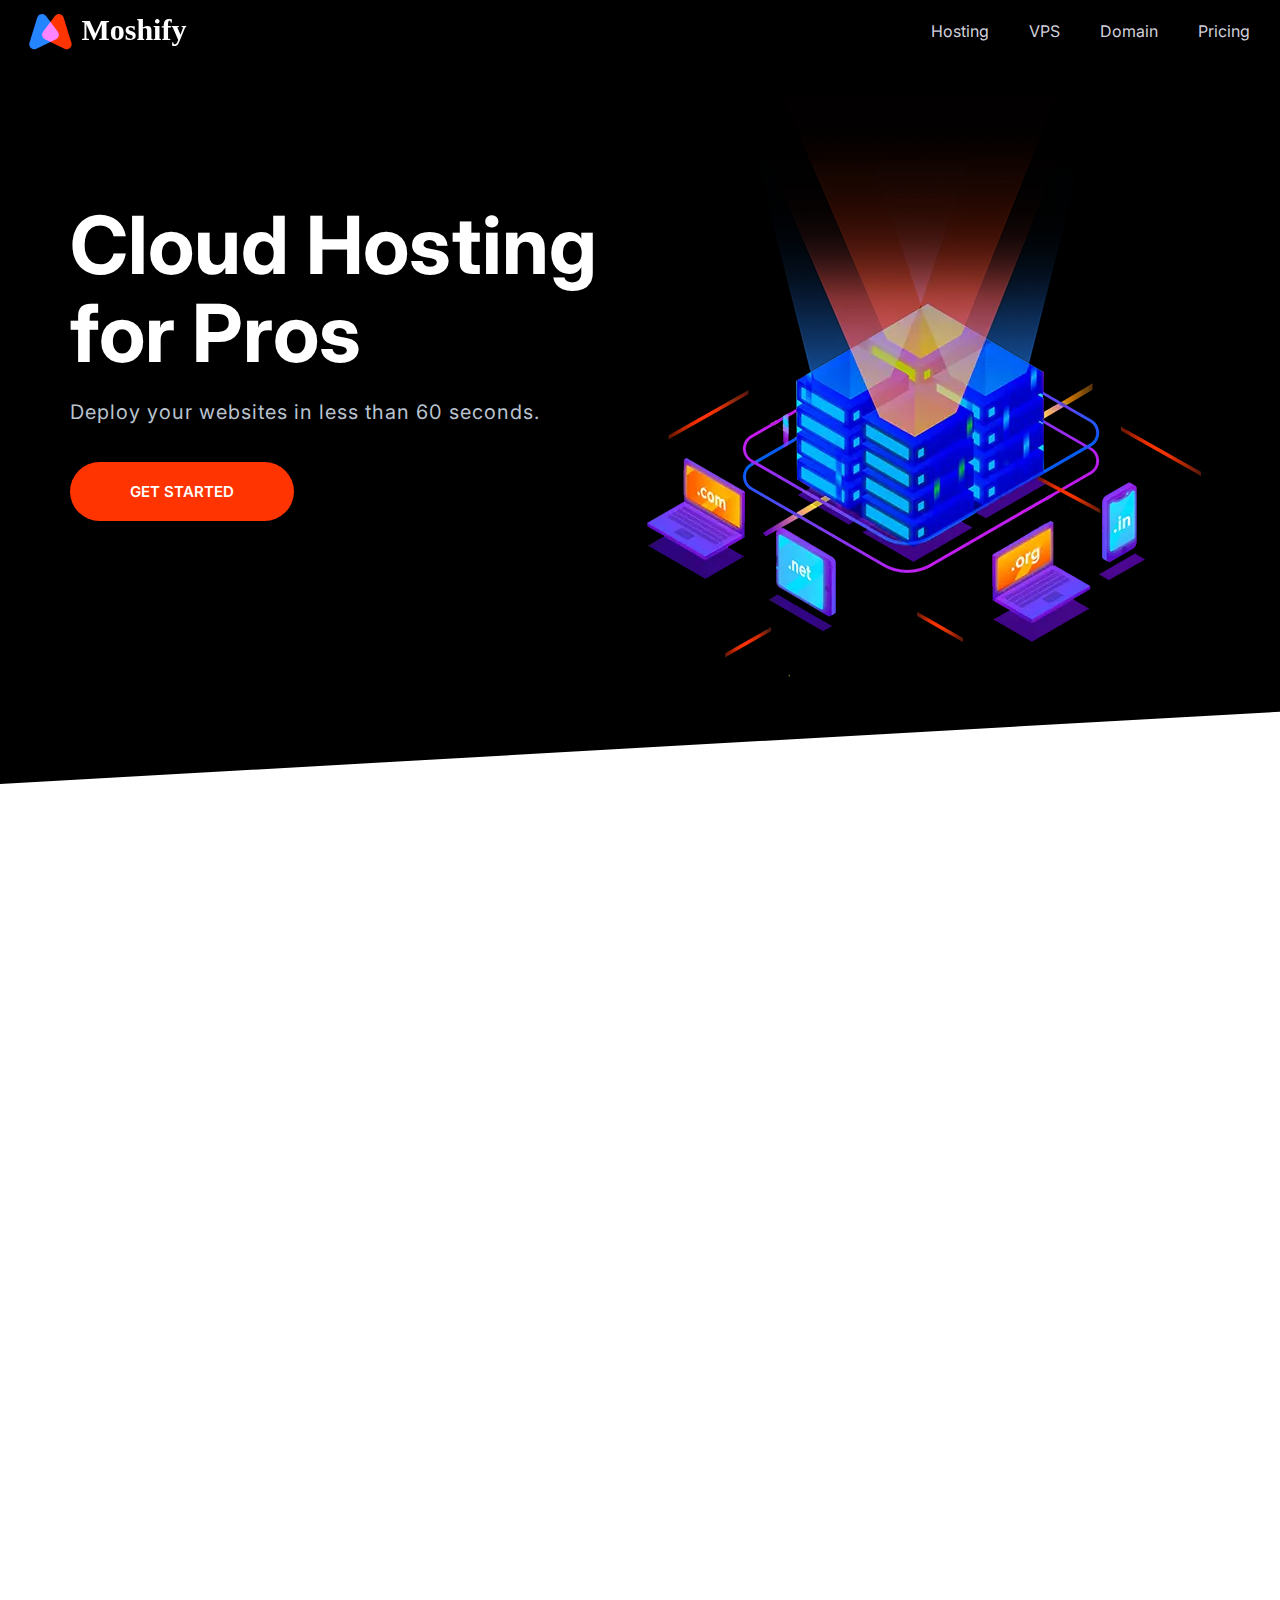
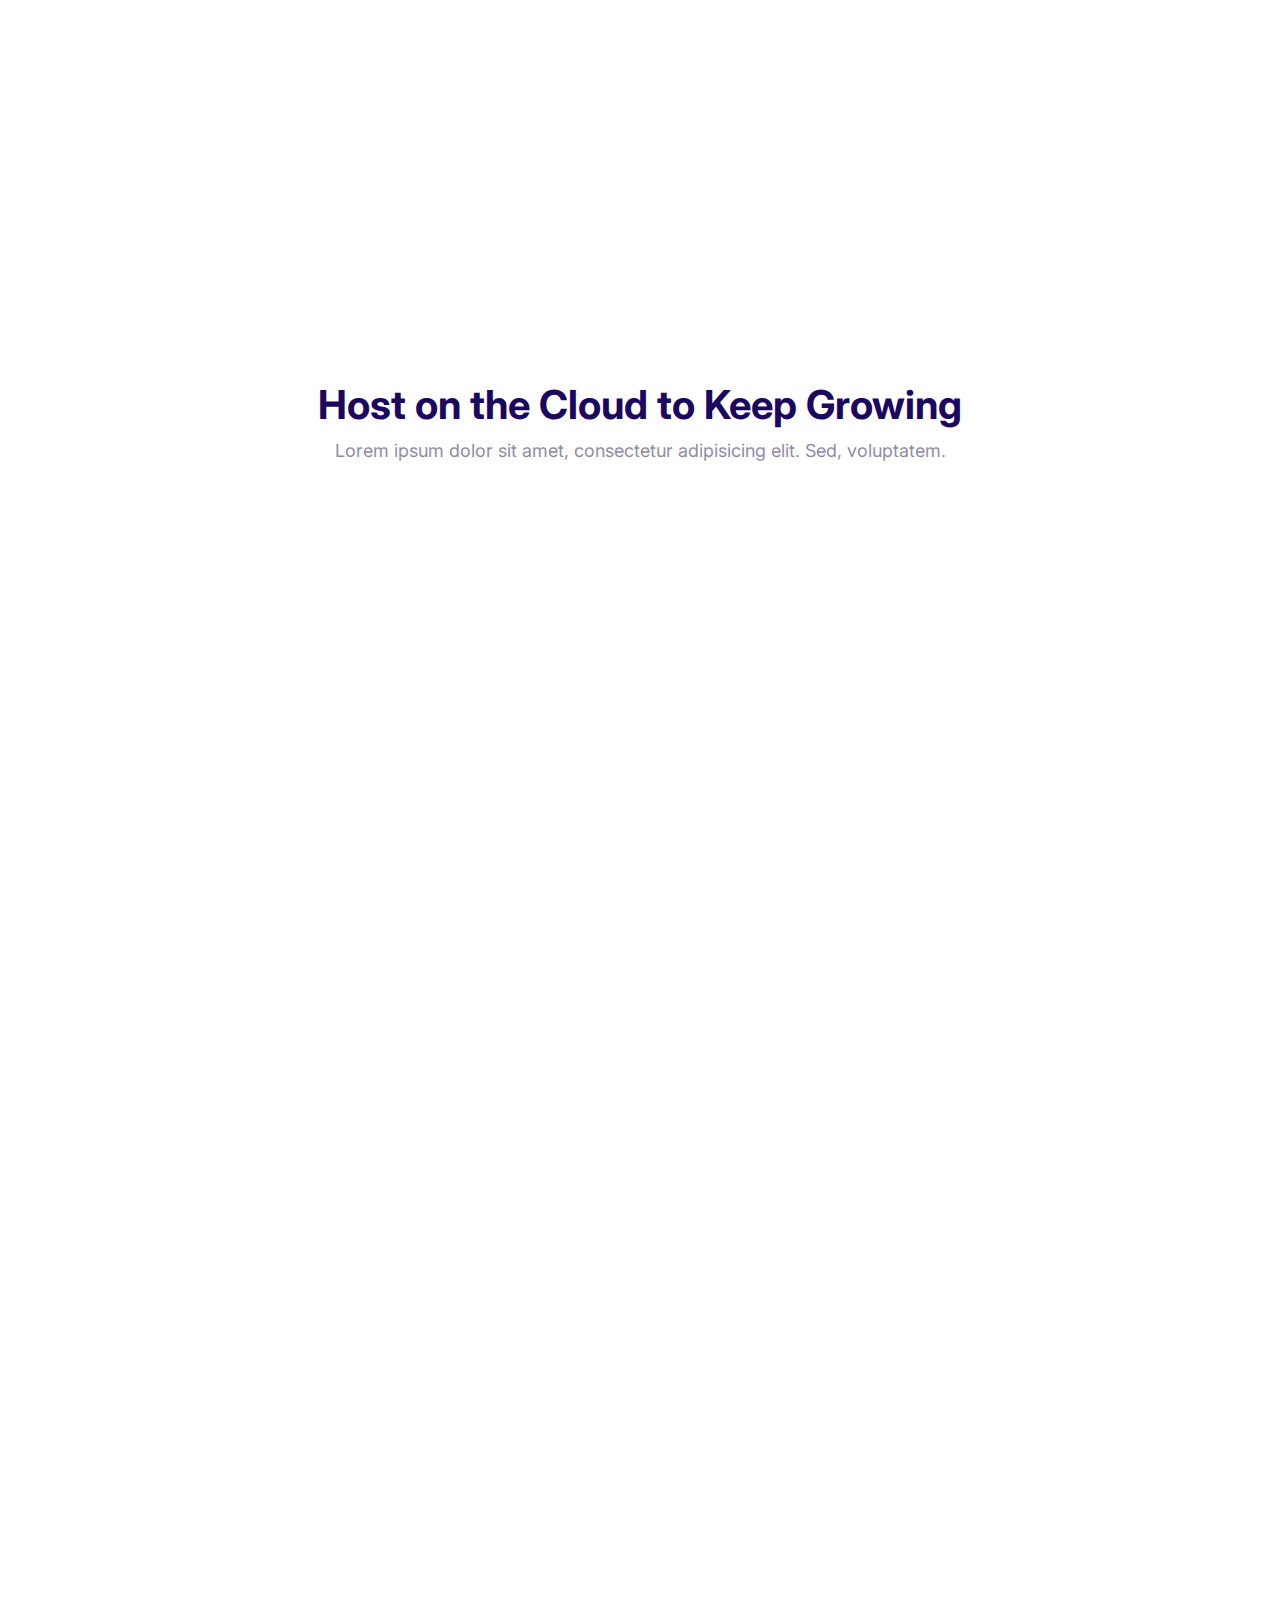
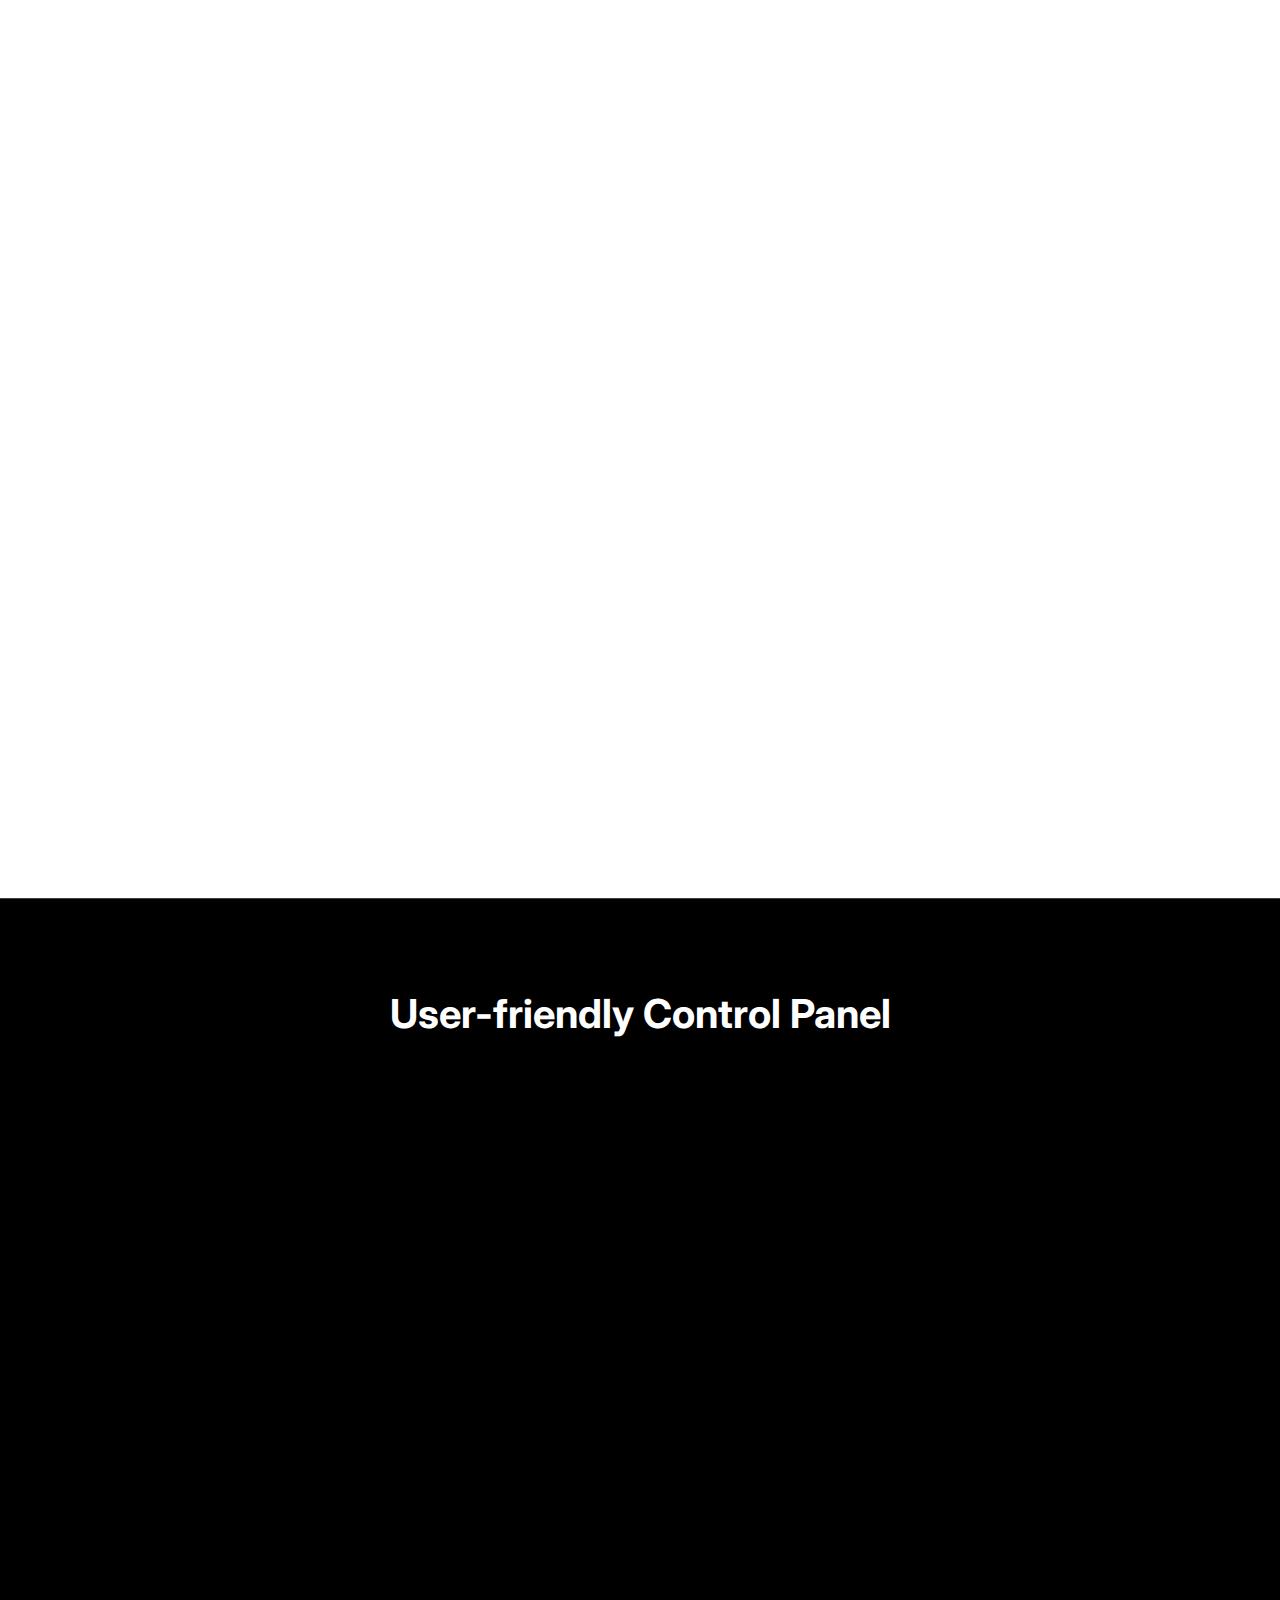
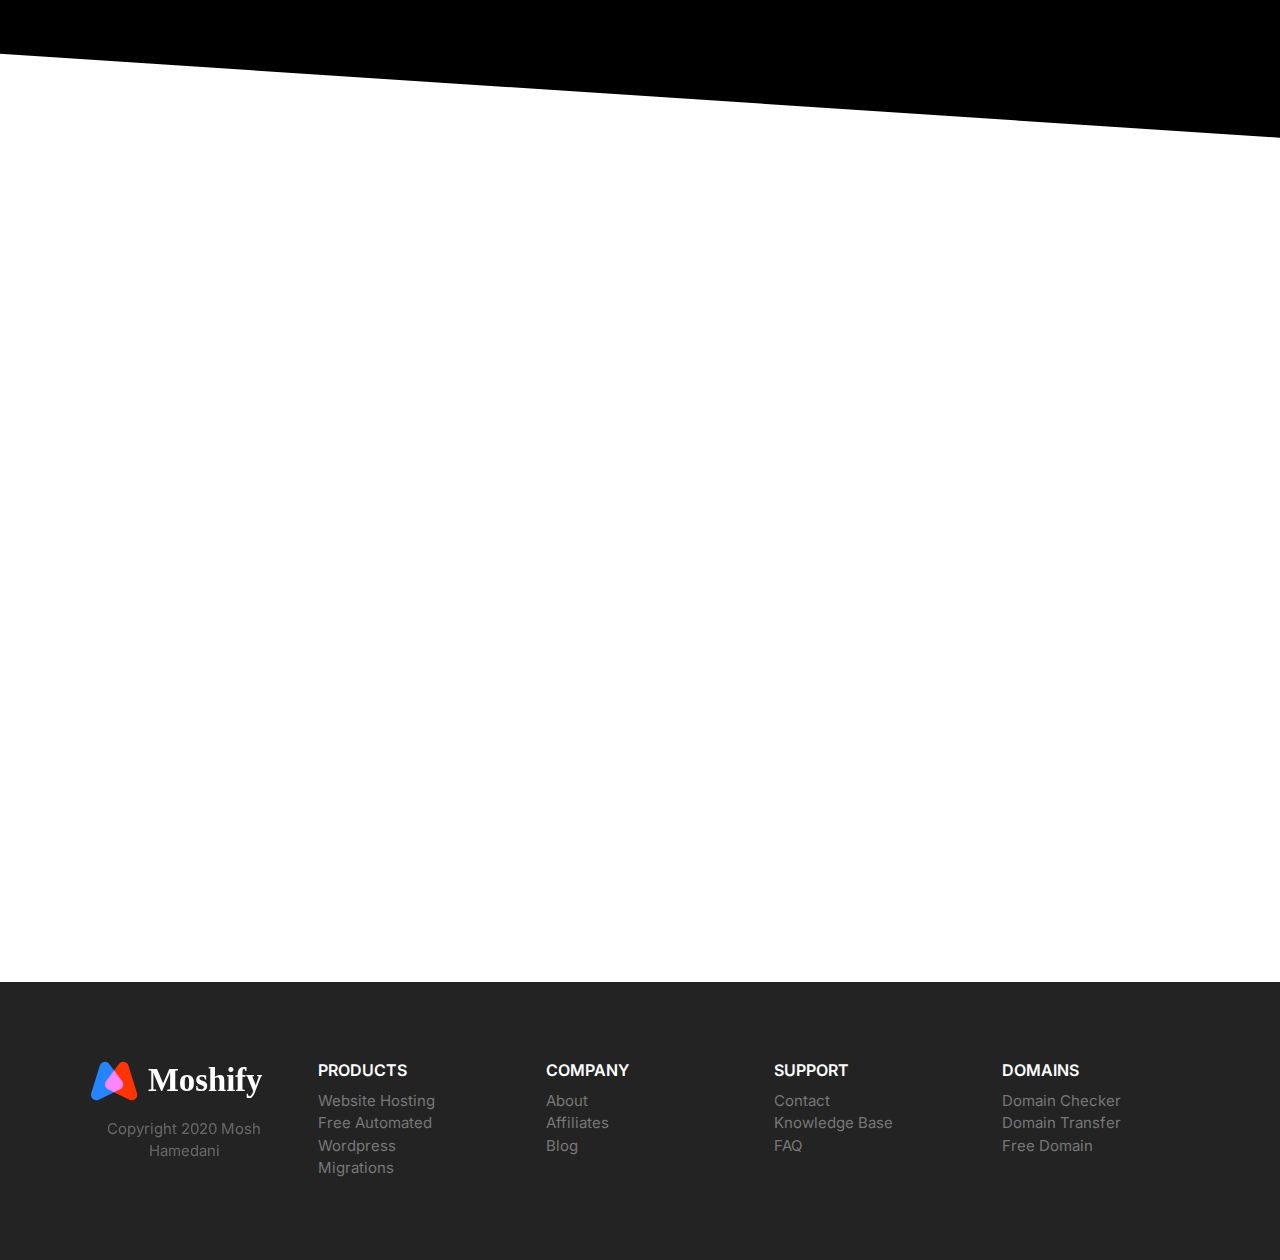
==== commit fa35a434: "Added animations." ====
--- a/index.html
+++ b/index.html
@@ -11,6 +11,7 @@
     />
     <link rel="stylesheet" href="css/normalize.css" />
     <link rel="stylesheet" href="css/styles.css" />
+    <link rel="stylesheet" href="https://unpkg.com/aos@next/dist/aos.css" />
   </head>
   <body>
     <header>
@@ -30,13 +31,13 @@
     <section class="block block--dark block--skewed-left hero">
       <div class="container grid grid--1x2">
         <header class="block__header hero__content">
-          <h1 class="block__heading">Cloud Hosting for Pros</h1>
+          <h1 class="block__heading" data-aos="fade-right">Cloud Hosting for Pros</h1>
           <p class="hero__tagline">
             Deploy your websites in less than 60 seconds.
           </p>
           <a href="" class="btn btn--accent btn--stretched">Get Started</a>
         </header>
-        <picture>
+        <picture data-aos="zoom-in">
           <source
             type="image/webp"
             srcset="images/banner.webp 1x, images/banner@2x.webp 2x"
@@ -49,7 +50,7 @@
         </picture>
       </div>
     </section>
-    <section class="block container block-domain">
+    <section class="block container block-domain" data-aos="fade-up">
       <header class="block__header">
         <h2>Starting at $9 per month</h2>
         <p>
@@ -79,7 +80,7 @@
         <li>.xyz $10</li>
       </ul>
     </section>
-    <section class="block container block-plans">
+    <section class="block container block-plans" data-aos="fade-up">
       <div class="grid grid--1x3">
         <div class="plan">
           <div class="card card--secondary">
@@ -152,7 +153,7 @@
         </p>
       </header>
       <article class="grid grid--1x2 feature">
-        <div class="feature__content">
+        <div class="feature__content" data-aos="fade-right">
           <span class="icon-container">
             <svg class="icon icon--primary">
               <use xlink:href="images/sprite.svg#easy"></use>
@@ -165,7 +166,7 @@
           </p>
           <a href="#" class="link-arrow">Learn More</a>
         </div>
-        <picture>
+        <picture data-aos="zoom-in-left">
           <source
             type="image/webp"
             srcset="images/easy.webp 1x, images/easy@2x.webp 2x"
@@ -175,10 +176,10 @@
             srcset="images/easy.jpg 1x, images/easy@2x.jpg 2x"
           />
           <img class="feature__image" src="images/easy@2x.jpg" alt="" />
-        </picture>
+        </picture data-aos="zoom-in-right">
       </article>
       <article class="grid grid--1x2 feature">
-        <div class="feature__content">
+        <div class="feature__content" data-aos="fade-left">
           <span class="icon-container">
             <svg class="icon icon--primary">
               <use xlink:href="images/sprite.svg#computer"></use>
@@ -191,7 +192,7 @@
           </p>
           <a href="#" class="link-arrow">Learn More</a>
         </div>
-        <picture>
+        <picture data-aos="zoom-in-right">
           <source
             type="image/webp"
             srcset="images/fast.webp 1x, images/fast@2x.webp 2x"
@@ -204,7 +205,7 @@
         </picture>
       </article>
       <article class="grid grid--1x2 feature">
-        <div class="feature__content">
+        <div class="feature__content" data-aos="fade-right">
           <span class="icon-container">
             <svg class="icon icon--primary">
               <use xlink:href="images/sprite.svg#wordpress"></use>
@@ -217,7 +218,7 @@
           </p>
           <a href="#" class="link-arrow">Learn More</a>
         </div>
-        <picture>
+        <picture data-aos="zoom-in-left">
           <source
             type="image/webp"
             srcset="images/wordpress.webp 1x, images/wordpress@2x.webp 2x"
@@ -230,7 +231,7 @@
         </picture>
       </article>
       <article class="grid grid--1x2 feature">
-        <div class="feature__content">
+        <div class="feature__content" data-aos="fade-left">
           <span class="icon-container">
             <svg class="icon icon--primary">
               <use xlink:href="images/sprite.svg#clock"></use>
@@ -243,7 +244,7 @@
           </p>
           <a href="#" class="link-arrow">Learn More</a>
         </div>
-        <picture>
+        <picture data-aos="zoom-in-right">
           <source
             type="image/webp"
             srcset="images/support.webp 1x, images/support@2x.webp 2x"
@@ -261,7 +262,7 @@
         <h2>User-friendly Control Panel</h2>
       </header>
       <div class="container grid grid--1x2">
-        <picture class="block-showcase__image">
+        <picture class="block-showcase__image" data-aos="fade-right">
           <source
             type="image/webp"
             srcset="images/ipad.webp 1x, images/ipad@2x.webp 2x"
@@ -272,7 +273,7 @@
           />
           <img src="images/ipad.png" alt="" />
         </picture>
-        <ul class="list">
+        <ul class="list" data-aos="fade-up">
           <li>
             <div class="media">
               <div class="media__image">
@@ -327,7 +328,7 @@
         </ul>
       </div>
     </section>
-    <section class="block">
+    <section class="block" data-aos="zoom-in">
       <header class="block__header">
         <h2>What our Customers are Saying</h2>
         <p>
@@ -441,5 +442,9 @@
       </div>
     </footer>
     <script src="js/main.js"></script>
+    <script src="https://unpkg.com/aos@next/dist/aos.js"></script>
+    <script>
+      AOS.init();
+    </script>
   </body>
 </html>
--- a/css/styles.css
+++ b/css/styles.css
@@ -206,7 +206,7 @@
   font-weight: 600;
   margin: 1rem 0;
   outline: 0;
-  padding: 2rem 3rem;
+  padding: 2rem 4vw;
   text-align: center;
   text-transform: uppercase;
   white-space: nowrap;
@@ -297,6 +297,7 @@
   border: 0;
   flex-grow: 1;
   padding: 1.5rem 2rem;
+  width: 0;
 }
 
 .input-group .btn {
@@ -743,8 +744,9 @@
 }
 
 .block-domain__prices {
+  color: var(--color-headings);
   display: grid;
-  grid-template-columns: repeat(3, 1fr);
+  grid-template-columns: repeat(2, 1fr);
   grid-template-rows: repeat(2, 6rem);
   font-size: 2rem;
   font-weight: 600;
